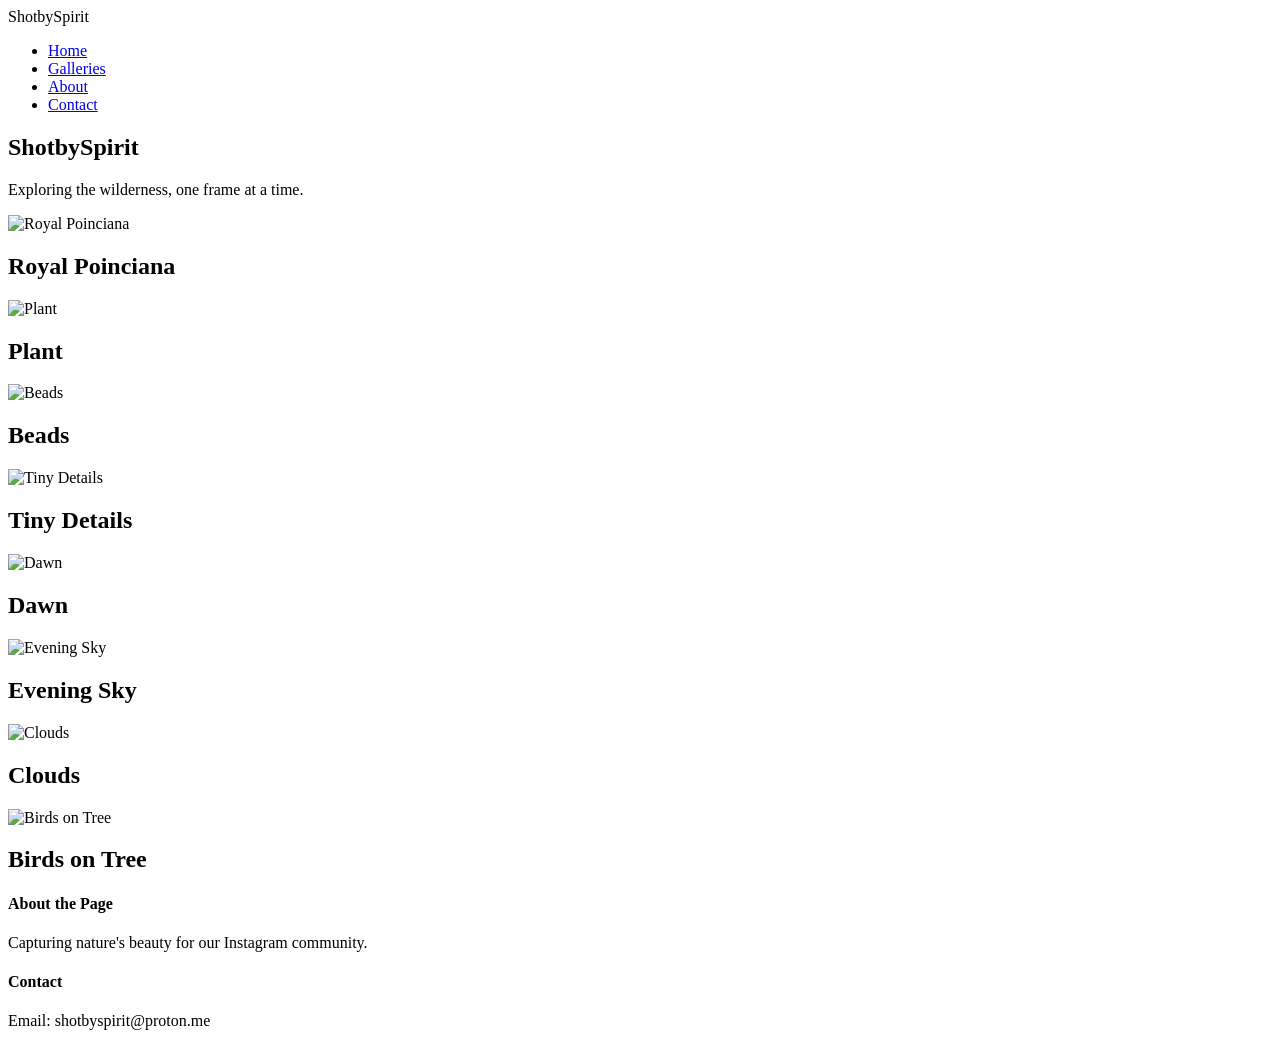
==== index.htm @ 84fffb11 "add the homepage" ====
<!DOCTYPE html>
<html lang="en">
<head>
    <meta charset="UTF-8">
    <meta name="viewport" content="width=device-width, initial-scale=1.0">
    <meta name="theme-color" content="#1a1a1a">
    <title>ShotbySpirit | Photography Portfolio</title>
    <link rel="stylesheet" href="style.css">
    <link rel="manifest" href="manifest.json">
</head>
<body>

    <header class="main-header">
        <div class="container">
            <div class="logo">ShotbySpirit</div>
            <nav class="nav-bar">
                <ul>
                    <li><a href="index.htm" aria-current="page">Home</a></li>
                    <li><a href="galleries.htm">Galleries</a></li>
                    <li><a href="about.htm">About</a></li>
                    <li><a href="contact.htm">Contact</a></li>
                </ul>
            </nav>
        </div>
    </header>

    <section class="hero">
        <div class="hero-content">
            <h1 class="hero-title">ShotbySpirit</h1>
            <p class="hero-subtitle">Exploring the wilderness, one frame at a time.</p>
        </div>
    </section>

    <main class="container">
        <section class="gallery-grid">
            <div class="column">
                <picture>
                    <source media="(max-width: 767px)" srcset="images/image1-small.webp">
                    <source media="(max-width: 1024px)" srcset="images/image1-small.webp">
                    <img src="images/image1-large.webp" alt="Royal Poinciana" width="730" height="730" fetchpriority="high" loading="eager" decoding="async">
                </picture>
                <h2>Royal Poinciana</h2>
            </div>
            <div class="column">
                <picture>
                    <source media="(max-width: 767px)" srcset="images/image2-small.webp">
                    <source media="(max-width: 1024px)" srcset="images/image2-small.webp">
                    <img src="images/image2-large.webp" alt="Plant" width="1080" height="1350" loading="lazy" decoding="async">
                </picture>
                <h2>Plant</h2>
            </div>
            <div class="column">
                <picture>
                    <source media="(max-width: 767px)" srcset="images/image3-small.webp">
                    <source media="(max-width: 1024px)" srcset="images/image3-small.webp">
                    <img src="images/image3-large.webp" alt="Beads" width="810" height="1080" loading="lazy" decoding="async">
                </picture>
                <h2>Beads</h2>
            </div>
            <div class="column">
                <picture>
                    <source media="(max-width: 767px)" srcset="images/image4-small.webp">
                    <source media="(max-width: 1024px)" srcset="images/image4-small.webp">
                    <img src="images/image4-large.webp" alt="Tiny Details" width="1080" height="1080" loading="lazy" decoding="async">
                </picture>
                <h2>Tiny Details</h2>
            </div>
            <div class="column">
                <picture>
                    <source media="(max-width: 767px)" srcset="images/image5-small.webp">
                    <source media="(max-width: 1024px)" srcset="images/image5-small.webp">
                    <img src="images/image5-large.webp" alt="Dawn" width="1080" height="810" loading="lazy" decoding="async">
                </picture>
                <h2>Dawn</h2>
            </div>
            <div class="column">
                <picture>
                    <source media="(max-width: 767px)" srcset="images/image6-small.webp">
                    <source media="(max-width: 1024px)" srcset="images/image6-small.webp">
                    <img src="images/image6-large.webp" alt="Evening Sky" loading="lazy" decoding="async">
                </picture>
                <h2>Evening Sky</h2>
            </div>
            <div class="column">
                <picture>
                    <source media="(max-width: 767px)" srcset="images/image8-small.webp">
                    <source media="(max-width: 1024px)" srcset="images/image8-small.webp">
                    <img src="images/image8-large.webp" alt="Clouds" loading="lazy" decoding="async">
                </picture>
                <h2>Clouds</h2>
            </div>
            <div class="column">
                <picture>
                    <source media="(max-width: 767px)" srcset="images/image9-small.webp">
                    <source media="(max-width: 1024px)" srcset="images/image9-small.webp">
                    <img src="images/image9-large.webp" alt="Birds on Tree" width="980" height="980" loading="lazy" decoding="async">
                </picture>
                <h2>Birds on Tree</h2>
            </div>
        </section>
    </main>

    <footer class="main-footer">
        <div class="container">
            <div class="footer-col">
                <h4>About the Page</h4>
                <p>Capturing nature's beauty for our Instagram community.</p>
            </div>
            <div class="footer-col">
                <h4>Contact</h4>
                <p>Email: shotbyspirit@proton.me</p>
            </div>
        </div>
    </footer>

    <script>
        if ("serviceWorker" in navigator) {
            window.addEventListener("load", function () {
                navigator.serviceWorker.register("sw.js");
            });
        }
    </script>

</body>
</html>
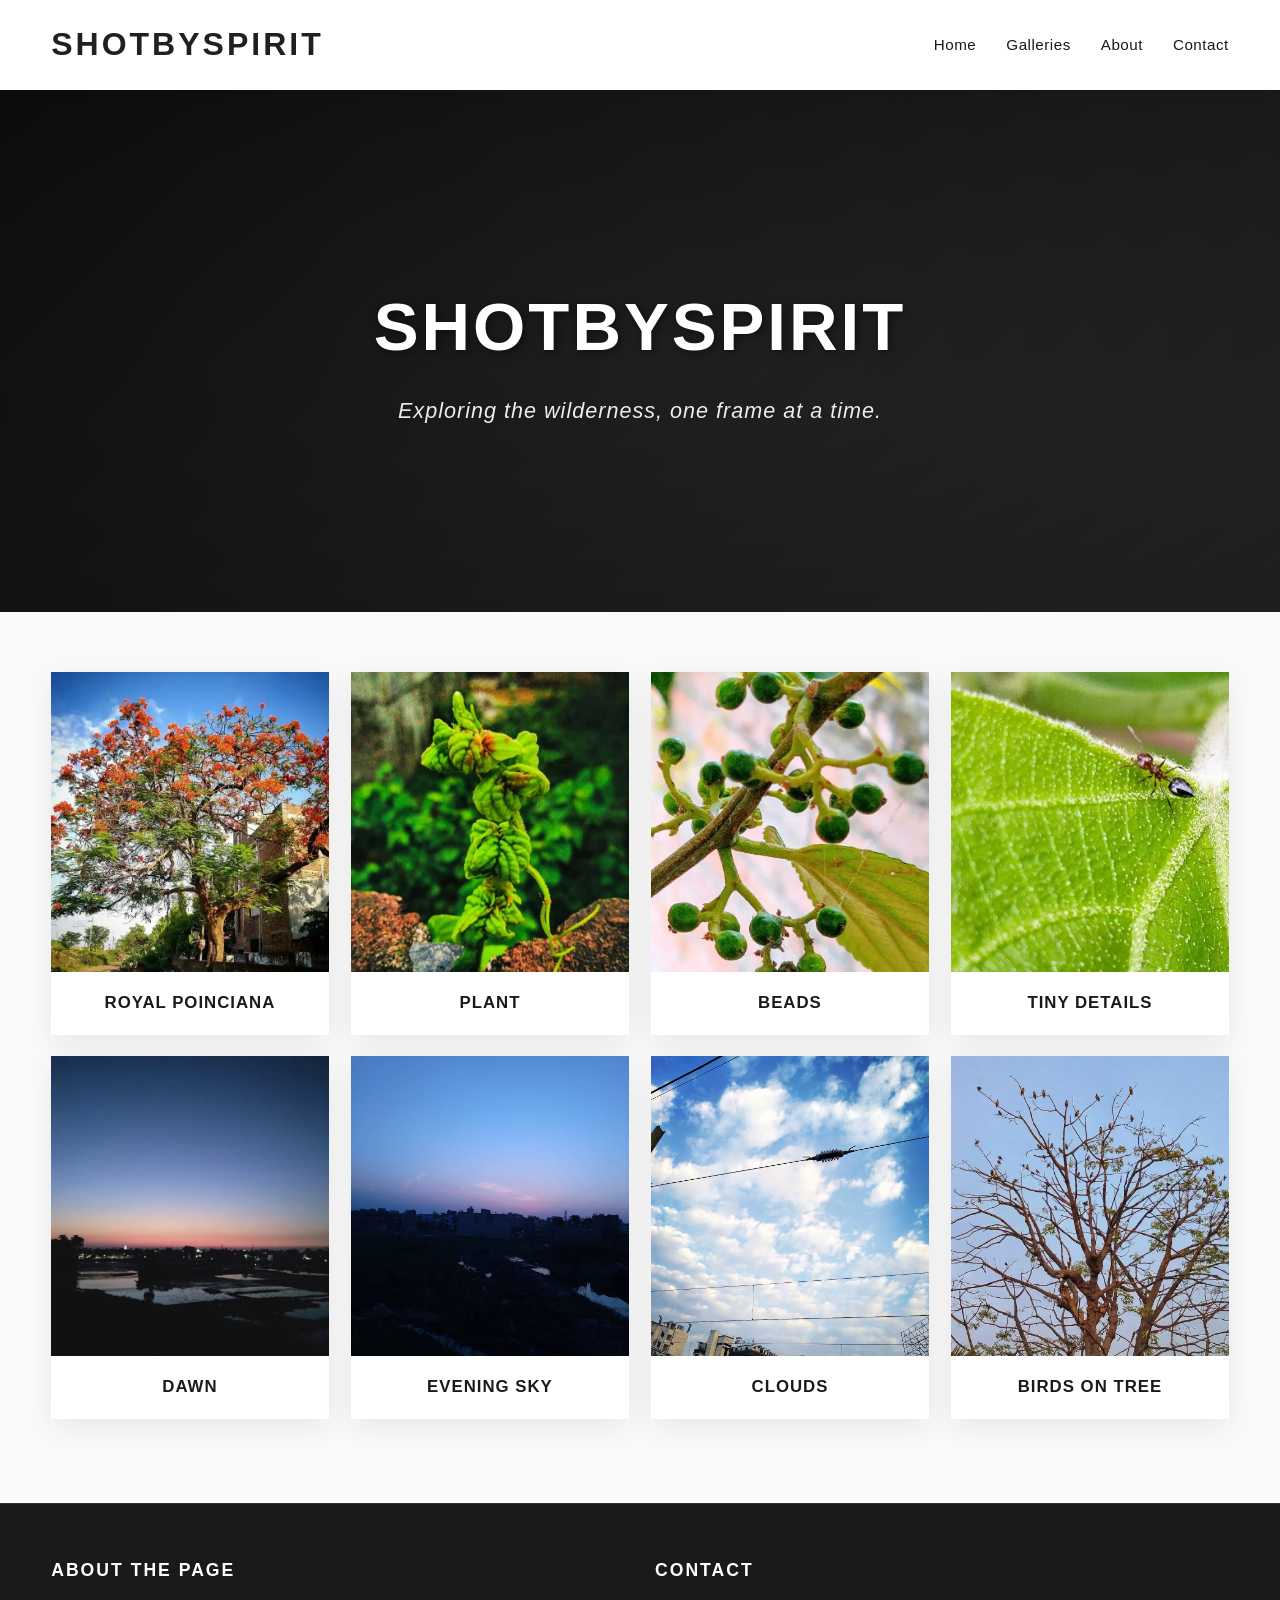
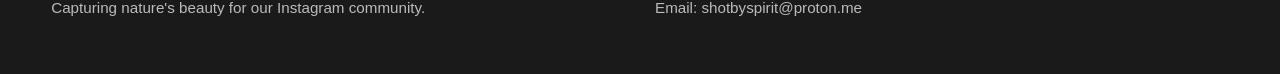
==== commit adfccfd4: "update service worker registration to include scope and error handling" ====
--- a/index.htm
+++ b/index.htm
@@ -116,7 +116,9 @@
     <script>
         if ("serviceWorker" in navigator) {
             window.addEventListener("load", function () {
-                navigator.serviceWorker.register("sw.js");
+                navigator.serviceWorker.register("./sw.js", { scope: "./" }).catch(function (error) {
+                    console.error("Service worker registration failed:", error);
+                });
             });
         }
     </script>
--- a/style.css
+++ b/style.css
@@ -0,0 +1 @@
+:root{--bg:#fafafa;--paper:#ffffff;--text:#1a1a1a;--muted:#666666;--dark:#111111;--dark-soft:#2b2b2b;--line:#dddddd;--elev-1:0 8px 30px rgba(0, 0, 0, 0.08);--elev-2:0 16px 50px rgba(0, 0, 0, 0.15);--ease:0.28s ease}*{margin:0;padding:0;box-sizing:border-box}html{scroll-behavior:smooth}body{font-family:"Segoe UI",Tahoma,Geneva,Verdana,sans-serif;line-height:1.6;color:var(--text);background:var(--bg)}.container{width:min(92%,1200px);margin:0 auto}.main-header{background:var(--paper);color:var(--text);padding:1.2rem 0;position:sticky;top:0;z-index:100;box-shadow:0 2px 10px rgba(0,0,0,.05);transition:box-shadow var(--ease)}.main-header:hover{box-shadow:0 4px 20px rgba(0,0,0,.08)}.main-header .container{display:flex;align-items:center;justify-content:space-between;gap:20px}.logo{font-size:2rem;font-weight:700;letter-spacing:3px;color:#202020;text-transform:uppercase;transition:opacity var(--ease);cursor:pointer}.logo:hover{opacity:.7}.nav-bar ul{list-style:none;display:flex;align-items:center;gap:30px}.nav-bar ul li a{color:var(--text);text-decoration:none;font-weight:500;font-size:.95rem;letter-spacing:.5px;position:relative;transition:color var(--ease)}.nav-bar ul li a::after{content:"";position:absolute;bottom:-5px;left:0;width:0;height:2px;background:#000;transition:width var(--ease)}.nav-bar ul li a:hover{color:var(--muted)}.nav-bar ul li a:hover::after{width:100%}.hero{min-height:58vh;background:linear-gradient(135deg,var(--dark) 0,var(--dark-soft) 100%);display:grid;place-items:center;color:#fff;text-align:center;position:relative;overflow:hidden}.hero::before{content:"";position:absolute;inset:0;background:radial-gradient(ellipse at center,transparent 0,rgba(0,0,0,.3) 100%);z-index:1}.hero-content{position:relative;z-index:2;animation:fadeInUp .8s ease-out}@keyframes fadeInUp{from{opacity:0;transform:translateY(30px)}to{opacity:1;transform:translateY(0)}}.hero-title{font-size:clamp(2rem, 6vw, 4.2rem);font-weight:700;letter-spacing:3px;margin-bottom:14px;text-transform:uppercase;text-shadow:2px 2px 8px rgba(0,0,0,.5)}.hero-subtitle{font-size:clamp(1rem, 2.2vw, 1.35rem);font-weight:300;letter-spacing:1px;font-style:italic;opacity:.92}.gallery-grid{margin:60px 0;display:grid;grid-template-columns:repeat(4,minmax(0,1fr));gap:22px}.column{background:var(--paper);overflow:hidden;box-shadow:var(--elev-1);text-align:center;transition:transform var(--ease),box-shadow var(--ease);content-visibility:auto;contain-intrinsic-size:360px}.column:hover{transform:translateY(-8px);box-shadow:var(--elev-2)}.column picture{display:block}.column img{width:100%;height:300px;object-fit:cover;display:block;transition:transform .45s ease}.column:hover img{transform:scale(1.06)}.column h2{font-size:1.05rem;color:var(--text);font-weight:600;padding:18px 12px;letter-spacing:1px;text-transform:uppercase;background:var(--paper);transition:background-color var(--ease),color var(--ease)}.column:hover h2{background:#f0f0f0;color:#000}.main-footer{background:var(--text);color:#fff;padding:52px 0;margin-top:84px;border-top:1px solid #333}.main-footer .container{display:grid;grid-template-columns:repeat(2,minmax(0,1fr));gap:30px}.footer-col h4{font-size:1.1rem;margin-bottom:10px;color:#fff;letter-spacing:2px;text-transform:uppercase;font-weight:700}.footer-col p{font-size:.95rem;line-height:1.8;color:#bbb}.about-section{padding:60px 0}.about-content{max-width:800px;margin:0 auto;line-height:1.8}.about-content h2{font-size:2.2rem;margin-bottom:30px;color:var(--text);font-weight:700;letter-spacing:2px}.about-content p{font-size:1rem;color:#333;margin-bottom:20px;text-align:justify}.about-content h2{font-size:1.4rem;margin-top:40px;margin-bottom:15px;color:var(--text);font-weight:600}.about-content ul{margin-left:20px}.about-content ul li{margin-bottom:10px;color:#333}.contact-section{padding:60px 0;margin-bottom:60px}.contact-container{max-width:700px;margin:0 auto}.contact-section h2{font-size:2.2rem;margin-bottom:30px;color:var(--text);font-weight:700;letter-spacing:2px;text-align:center}.form-group{margin-bottom:25px}.form-group label{display:block;margin-bottom:8px;font-weight:600;color:var(--text);font-size:.95rem;letter-spacing:.5px}.form-group input,.form-group textarea{width:100%;padding:12px 15px;border:1px solid var(--line);border-radius:4px;font-family:inherit;font-size:.95rem;transition:border-color var(--ease),box-shadow var(--ease)}.form-group input:focus,.form-group textarea:focus{outline:0;border-color:#000;box-shadow:0 0 0 3px rgba(0,0,0,.1)}.form-group textarea{resize:vertical;min-height:150px}.submit-btn{background:var(--text);color:#fff;padding:14px 40px;border:none;border-radius:4px;font-size:.95rem;font-weight:600;letter-spacing:1px;text-transform:uppercase;cursor:pointer;transition:transform var(--ease),box-shadow var(--ease),background-color var(--ease);width:100%}.submit-btn:hover{background:#333;transform:translateY(-2px);box-shadow:0 8px 20px rgba(0,0,0,.15)}.contact-info{display:grid;grid-template-columns:repeat(2,minmax(0,1fr));gap:30px;margin-top:60px;padding-top:60px;border-top:1px solid var(--line)}.info-item h2{font-size:1.1rem;margin-bottom:10px;color:var(--text);font-weight:600;letter-spacing:1px;text-transform:uppercase}.info-item p{color:var(--muted);font-size:.95rem;line-height:1.6}@media (max-width:1100px){.gallery-grid{grid-template-columns:repeat(2,minmax(0,1fr))}}@media (max-width:700px){.main-header .container{flex-direction:column}.nav-bar ul{gap:16px;flex-wrap:wrap;justify-content:center}.gallery-grid{margin:40px 0;grid-template-columns:1fr}.column img{height:250px}.contact-info,.main-footer .container{grid-template-columns:1fr}.hero{min-height:48vh}}@media (prefers-reduced-motion:reduce){html{scroll-behavior:auto}*,::after,::before{animation:none!important;transition:none!important}}
